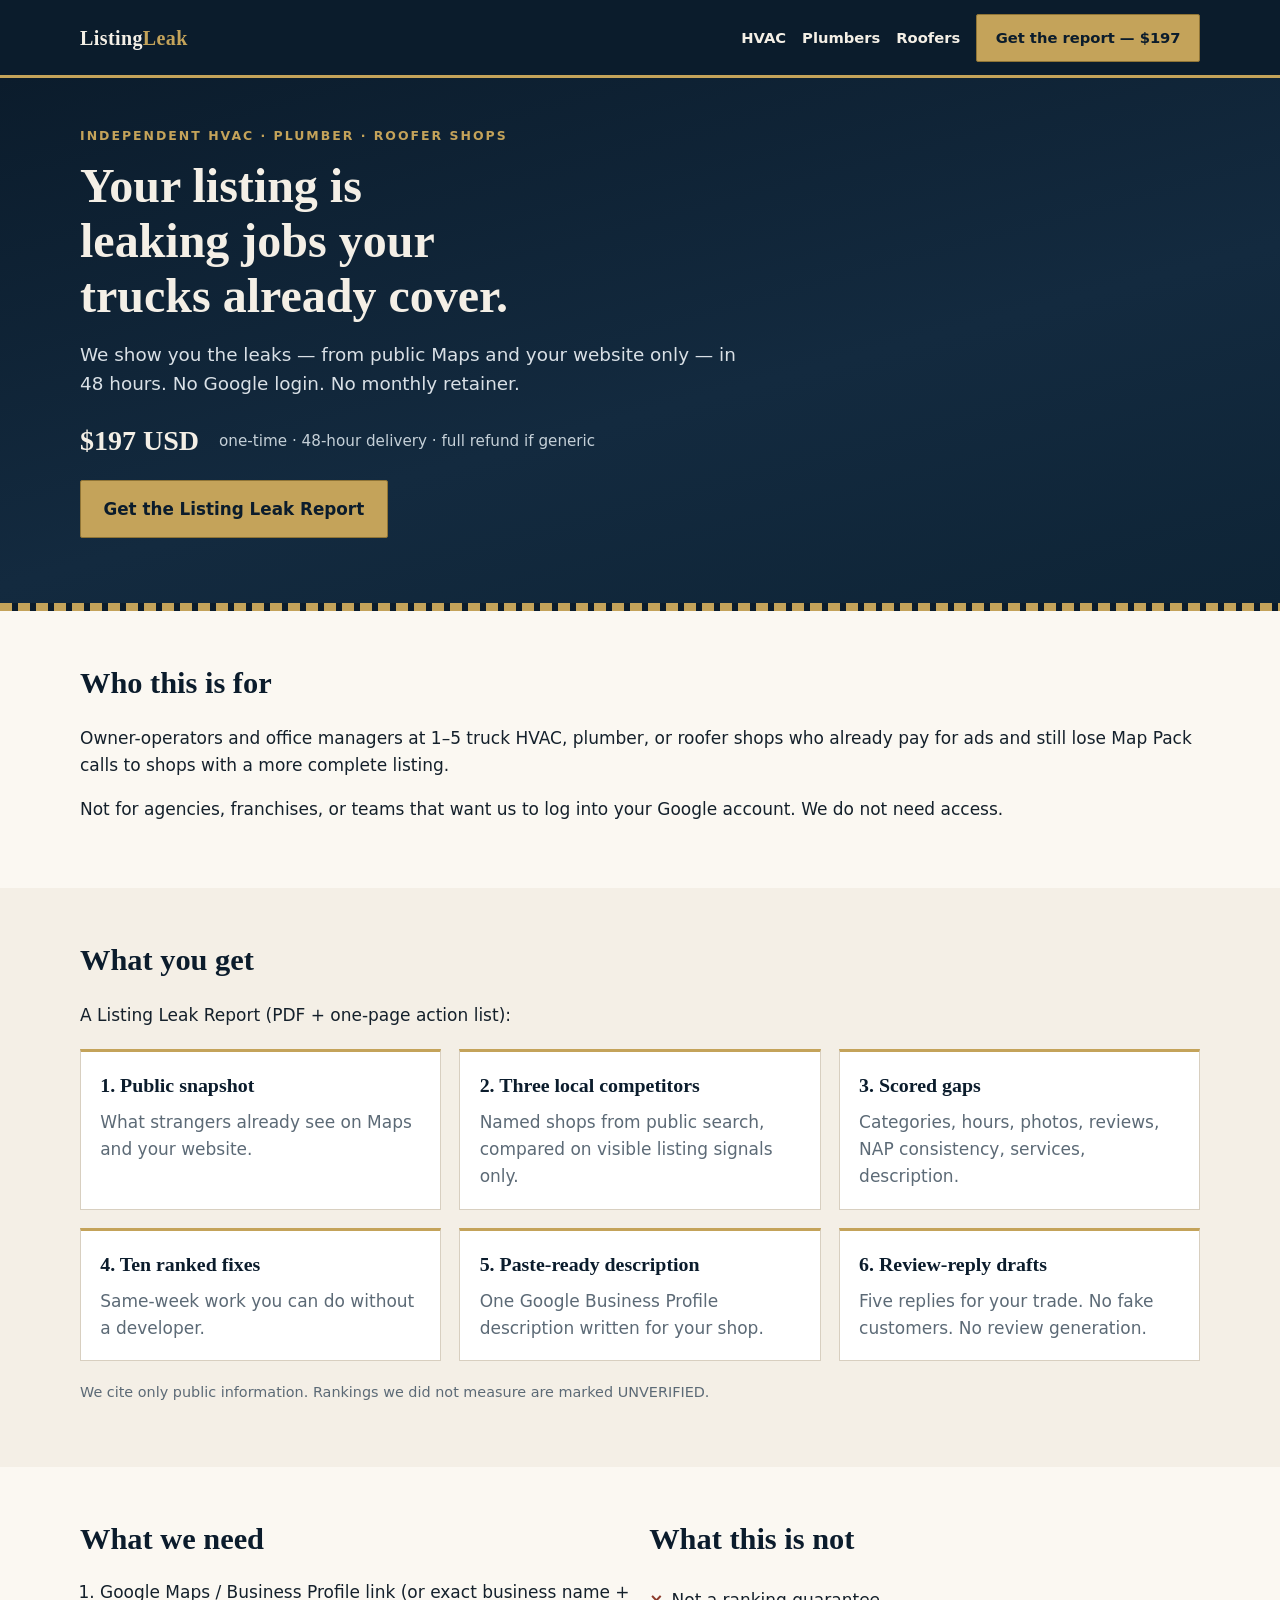
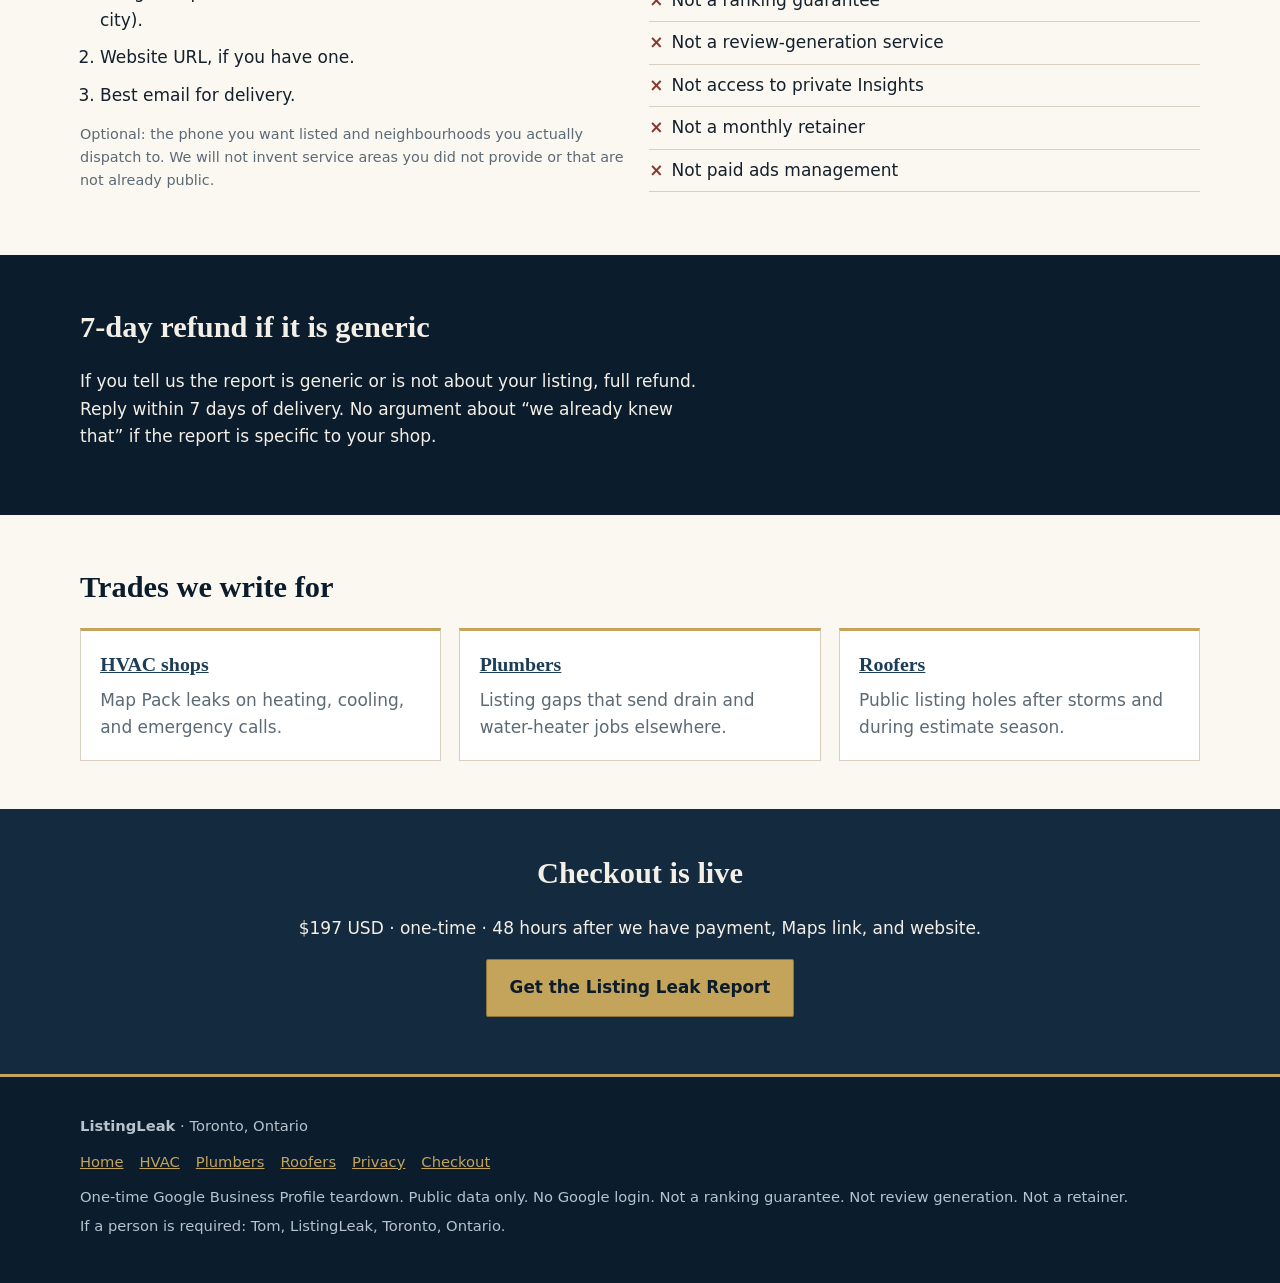
==== index.html @ cca9a711 "Initial ListingLeak public site." ====
<!DOCTYPE html>
<html lang="en">
<head>
  <meta charset="utf-8">
  <meta name="viewport" content="width=device-width, initial-scale=1">
  <title>ListingLeak — $197 Google Business Profile teardown for trades</title>
  <meta name="description" content="48-hour Google Business Profile teardown for independent HVAC, plumbing, and roofing shops. $197 USD one-time. Public data only. No Google login.">
  <link rel="stylesheet" href="styles.css">
  
</head>
<body>
  <a class="skip" href="#main">Skip to content</a>
  <header class="site-header">
    <div class="wrap">
      <a class="logo" href="index.html">Listing<span>Leak</span></a>
      <nav class="nav" aria-label="Primary">
        <a href="hvac-google-business-profile.html">HVAC</a>
        <a href="plumber-google-listing.html">Plumbers</a>
        <a href="roofer-google-listing.html">Roofers</a>
        <a class="btn" href="https://listingleak.gumroad.com/l/dgzma">Get the report — $197</a>
      </nav>
    </div>
  </header>
  <main id="main">
  <section class="hero">
    <div class="wrap">
      <p class="kicker">Independent HVAC · plumber · roofer shops</p>
      <h1>Your listing is leaking jobs your trucks already cover.</h1>
      <p class="lede">We show you the leaks — from public Maps and your website only — in 48 hours. No Google login. No monthly retainer.</p>
      <div class="price-row">
        <span class="price">$197 USD</span>
        <span class="meta-bits">one-time · 48-hour delivery · full refund if generic</span>
      </div>
      <p><a class="btn btn-lg" href="https://listingleak.gumroad.com/l/dgzma">Get the Listing Leak Report</a></p>
    </div>
  </section>
  <section>
    <div class="wrap">
      <h2>Who this is for</h2>
      <p>Owner-operators and office managers at 1–5 truck HVAC, plumber, or roofer shops who already pay for ads and still lose Map Pack calls to shops with a more complete listing.</p>
      <p>Not for agencies, franchises, or teams that want us to log into your Google account. We do not need access.</p>
    </div>
  </section>
  <section class="alt">
    <div class="wrap">
      <h2>What you get</h2>
      <p>A Listing Leak Report (PDF + one-page action list):</p>
      <div class="grid-3" style="margin-top:1.25rem">
        <article class="card"><h3>1. Public snapshot</h3><p>What strangers already see on Maps and your website.</p></article>
        <article class="card"><h3>2. Three local competitors</h3><p>Named shops from public search, compared on visible listing signals only.</p></article>
        <article class="card"><h3>3. Scored gaps</h3><p>Categories, hours, photos, reviews, NAP consistency, services, description.</p></article>
        <article class="card"><h3>4. Ten ranked fixes</h3><p>Same-week work you can do without a developer.</p></article>
        <article class="card"><h3>5. Paste-ready description</h3><p>One Google Business Profile description written for your shop.</p></article>
        <article class="card"><h3>6. Review-reply drafts</h3><p>Five replies for your trade. No fake customers. No review generation.</p></article>
      </div>
      <p class="fine" style="margin-top:1.25rem">We cite only public information. Rankings we did not measure are marked UNVERIFIED.</p>
    </div>
  </section>
  <section>
    <div class="wrap grid-2">
      <div>
        <h2>What we need</h2>
        <ol class="steps">
          <li>Google Maps / Business Profile link (or exact business name + city).</li>
          <li>Website URL, if you have one.</li>
          <li>Best email for delivery.</li>
        </ol>
        <p class="fine">Optional: the phone you want listed and neighbourhoods you actually dispatch to. We will not invent service areas you did not provide or that are not already public.</p>
      </div>
      <div>
        <h2>What this is not</h2>
        <ul class="not-list">
          <li>Not a ranking guarantee</li>
          <li>Not a review-generation service</li>
          <li>Not access to private Insights</li>
          <li>Not a monthly retainer</li>
          <li>Not paid ads management</li>
        </ul>
      </div>
    </div>
  </section>
  <section class="guarantee">
    <div class="wrap">
      <h2>7-day refund if it is generic</h2>
      <p>If you tell us the report is generic or is not about your listing, full refund. Reply within 7 days of delivery. No argument about “we already knew that” if the report is specific to your shop.</p>
    </div>
  </section>
  <section>
    <div class="wrap">
      <h2>Trades we write for</h2>
      <div class="grid-3">
        <article class="card"><h3><a href="hvac-google-business-profile.html">HVAC shops</a></h3><p>Map Pack leaks on heating, cooling, and emergency calls.</p></article>
        <article class="card"><h3><a href="plumber-google-listing.html">Plumbers</a></h3><p>Listing gaps that send drain and water-heater jobs elsewhere.</p></article>
        <article class="card"><h3><a href="roofer-google-listing.html">Roofers</a></h3><p>Public listing holes after storms and during estimate season.</p></article>
      </div>
    </div>
  </section>
  <div class="cta-band">
    <div class="wrap">
      <h2>Checkout is live</h2>
      <p>$197 USD · one-time · 48 hours after we have payment, Maps link, and website.</p>
      <p><a class="btn btn-lg" href="https://listingleak.gumroad.com/l/dgzma">Get the Listing Leak Report</a></p>
    </div>
  </div>
</main>
  <footer>
    <div class="wrap">
      <p><strong>ListingLeak</strong> · Toronto, Ontario</p>
      <nav aria-label="Footer">
        <a href="index.html">Home</a>
        <a href="hvac-google-business-profile.html">HVAC</a>
        <a href="plumber-google-listing.html">Plumbers</a>
        <a href="roofer-google-listing.html">Roofers</a>
        <a href="privacy.html">Privacy</a>
        <a href="https://listingleak.gumroad.com/l/dgzma">Checkout</a>
      </nav>
      <p>One-time Google Business Profile teardown. Public data only. No Google login. Not a ranking guarantee. Not review generation. Not a retainer.</p>
      <p>If a person is required: Tom, ListingLeak, Toronto, Ontario.</p>
    </div>
  </footer>
</body>
</html>
---- styles.css ----
/* ListingLeak — trades-serious, not generic */
:root {
  --navy: #0b1c2c;
  --navy-mid: #132a3f;
  --navy-light: #1c3d57;
  --cream: #f4efe6;
  --paper: #fbf8f2;
  --ink: #14202b;
  --muted: #5c6a76;
  --brass: #c4a35a;
  --brass-dark: #8f7436;
  --line: #d8cfc0;
  --white: #fff;
  --danger: #8b3a2a;
  --max: 70rem;
  --sans: "Source Sans 3", "Segoe UI", system-ui, sans-serif;
  --serif: "Source Serif 4", Georgia, "Times New Roman", serif;
}
*, *::before, *::after { box-sizing: border-box; }
html { scroll-behavior: smooth; }
body {
  margin: 0;
  font-family: var(--sans);
  font-size: 1.0625rem;
  line-height: 1.6;
  color: var(--ink);
  background: var(--paper);
}
a { color: var(--navy-light); }
a:hover { color: var(--brass-dark); }
.skip { position: absolute; left: -999px; }
.skip:focus { left: 0.75rem; top: 0.75rem; z-index: 20; background: var(--white); padding: 0.5rem 0.75rem; }
.wrap { width: min(100% - 2rem, var(--max)); margin-inline: auto; }
.site-header {
  background: var(--navy);
  color: var(--cream);
  border-bottom: 3px solid var(--brass);
}
.site-header .wrap {
  display: flex;
  flex-wrap: wrap;
  align-items: center;
  justify-content: space-between;
  gap: 0.75rem 1.5rem;
  padding: 0.85rem 0;
}
.logo {
  font-family: var(--serif);
  font-weight: 700;
  font-size: 1.25rem;
  color: var(--cream);
  text-decoration: none;
  letter-spacing: 0.02em;
}
.logo span { color: var(--brass); }
.nav { display: flex; flex-wrap: wrap; gap: 0.35rem 1rem; align-items: center; }
.nav a { color: var(--cream); text-decoration: none; font-size: 0.92rem; font-weight: 600; }
.nav a:hover { color: var(--brass); }
.nav .btn { color: var(--navy); }
.btn {
  display: inline-block;
  background: var(--brass);
  color: var(--navy);
  font-weight: 700;
  text-decoration: none;
  padding: 0.7rem 1.15rem;
  border-radius: 2px;
  border: 1px solid var(--brass-dark);
}
.btn:hover { background: #d4b56a; color: var(--navy); }
.btn-ghost { background: transparent; color: var(--cream); border: 1px solid var(--brass); }
.btn-ghost:hover { color: var(--brass); background: transparent; }
.btn-lg { padding: 0.9rem 1.4rem; font-size: 1.05rem; }
.hero {
  background: linear-gradient(165deg, var(--navy) 0%, var(--navy-mid) 58%, #0e2436 100%);
  color: var(--cream);
  padding: 3rem 0 3.5rem;
  position: relative;
}
.hero::after {
  content: "";
  position: absolute;
  inset: auto 0 0 0;
  height: 8px;
  background: repeating-linear-gradient(90deg, var(--brass) 0 12px, var(--navy) 12px 18px);
}
.kicker {
  font-size: 0.78rem;
  letter-spacing: 0.16em;
  text-transform: uppercase;
  color: var(--brass);
  font-weight: 700;
  margin: 0 0 0.75rem;
}
.hero h1 {
  font-family: var(--serif);
  font-size: clamp(1.85rem, 4.2vw, 3rem);
  line-height: 1.15;
  margin: 0 0 1rem;
  max-width: 18ch;
  font-weight: 650;
}
.lede { max-width: 42rem; font-size: 1.15rem; color: #d9e0e6; margin: 0 0 1.25rem; }
.price-row { display: flex; flex-wrap: wrap; gap: 0.75rem 1.25rem; align-items: center; margin: 1.25rem 0 0.5rem; }
.price { font-family: var(--serif); font-size: 1.75rem; font-weight: 700; }
.meta-bits { color: #c5d0d8; font-size: 0.95rem; }
section { padding: 3rem 0; }
.alt { background: var(--cream); }
h2 { font-family: var(--serif); font-size: clamp(1.4rem, 2.5vw, 1.9rem); margin: 0 0 1rem; color: var(--navy); }
h3 { font-family: var(--serif); margin: 0 0 0.4rem; color: var(--navy); }
.grid-3, .grid-2 { display: grid; gap: 1.15rem; }
@media (min-width: 720px) {
  .grid-3 { grid-template-columns: repeat(3, 1fr); }
  .grid-2 { grid-template-columns: 1fr 1fr; }
}
.card {
  background: var(--white);
  border: 1px solid var(--line);
  border-top: 3px solid var(--brass);
  padding: 1.15rem 1.2rem;
}
.card p { margin: 0; color: var(--muted); }
ol.steps { margin: 0; padding-left: 1.25rem; }
ol.steps li { margin-bottom: 0.65rem; }
.not-list { list-style: none; padding: 0; margin: 0; }
.not-list li {
  padding: 0.45rem 0 0.45rem 1.4rem;
  position: relative;
  border-bottom: 1px solid var(--line);
}
.not-list li::before { content: "×"; position: absolute; left: 0; color: var(--danger); font-weight: 700; }
.guarantee { background: var(--navy); color: var(--cream); }
.guarantee h2 { color: var(--cream); }
.guarantee p { max-width: 40rem; }
.cta-band { background: var(--navy-mid); color: var(--cream); text-align: center; padding: 2.5rem 0; }
.cta-band h2 { color: var(--cream); margin-bottom: 0.5rem; }
footer {
  background: var(--navy);
  color: #b7c3cd;
  padding: 2rem 0 2.5rem;
  font-size: 0.92rem;
  border-top: 3px solid var(--brass);
}
footer a { color: var(--brass); }
footer nav { margin: 0.75rem 0; display: flex; flex-wrap: wrap; gap: 0.75rem 1rem; }
footer p { margin: 0.35rem 0; }
.page-hero {
  background: var(--navy);
  color: var(--cream);
  padding: 2.25rem 0 2rem;
  border-bottom: 3px solid var(--brass);
}
.page-hero h1 {
  font-family: var(--serif);
  font-size: clamp(1.6rem, 3.5vw, 2.35rem);
  margin: 0 0 0.6rem;
  max-width: 22ch;
  line-height: 1.2;
}
.page-hero p { margin: 0; max-width: 42rem; color: #d5dde4; }
.prose p { max-width: 42rem; }
.fine { font-size: 0.9rem; color: var(--muted); }
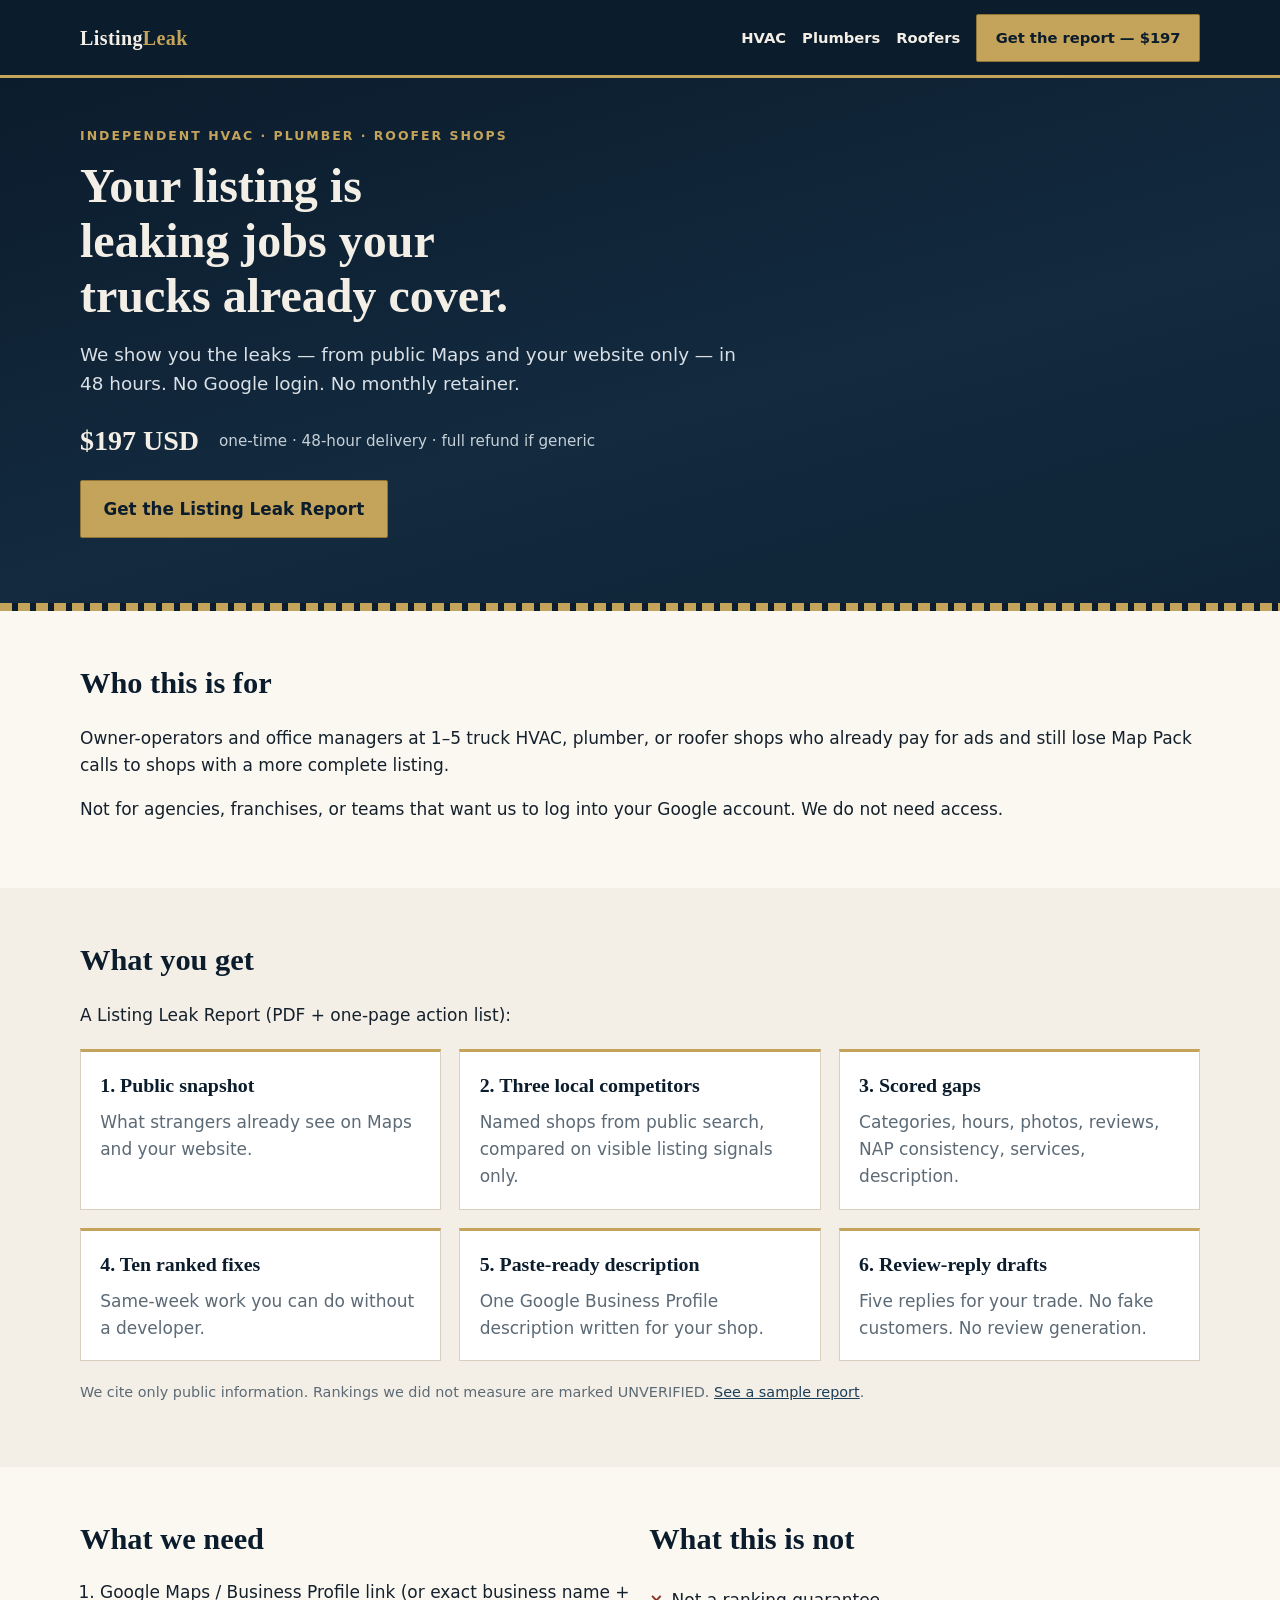
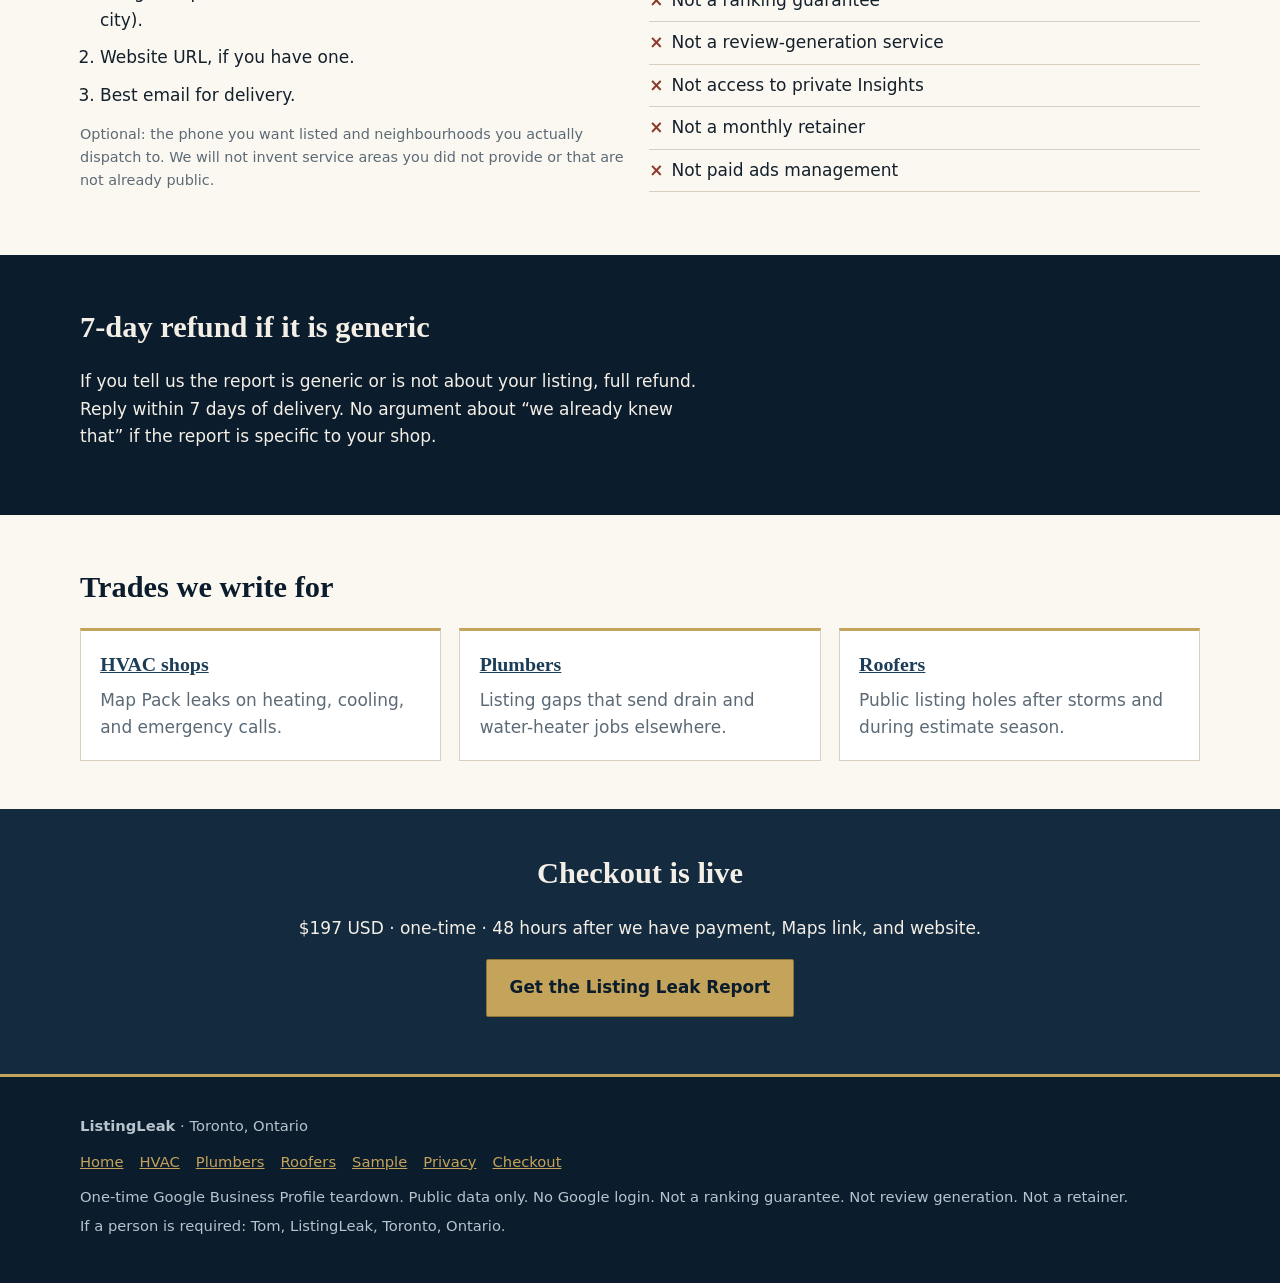
==== commit 7516e82f: "Add public sample report page" ====
--- a/index.html
+++ b/index.html
@@ -53,7 +53,7 @@
         <article class="card"><h3>5. Paste-ready description</h3><p>One Google Business Profile description written for your shop.</p></article>
         <article class="card"><h3>6. Review-reply drafts</h3><p>Five replies for your trade. No fake customers. No review generation.</p></article>
       </div>
-      <p class="fine" style="margin-top:1.25rem">We cite only public information. Rankings we did not measure are marked UNVERIFIED.</p>
+      <p class="fine" style="margin-top:1.25rem">We cite only public information. Rankings we did not measure are marked UNVERIFIED. <a href="sample.html">See a sample report</a>.</p>
     </div>
   </section>
   <section>
@@ -111,6 +111,7 @@
         <a href="hvac-google-business-profile.html">HVAC</a>
         <a href="plumber-google-listing.html">Plumbers</a>
         <a href="roofer-google-listing.html">Roofers</a>
+        <a href="sample.html">Sample</a>
         <a href="privacy.html">Privacy</a>
         <a href="https://listingleak.gumroad.com/l/dgzma">Checkout</a>
       </nav>
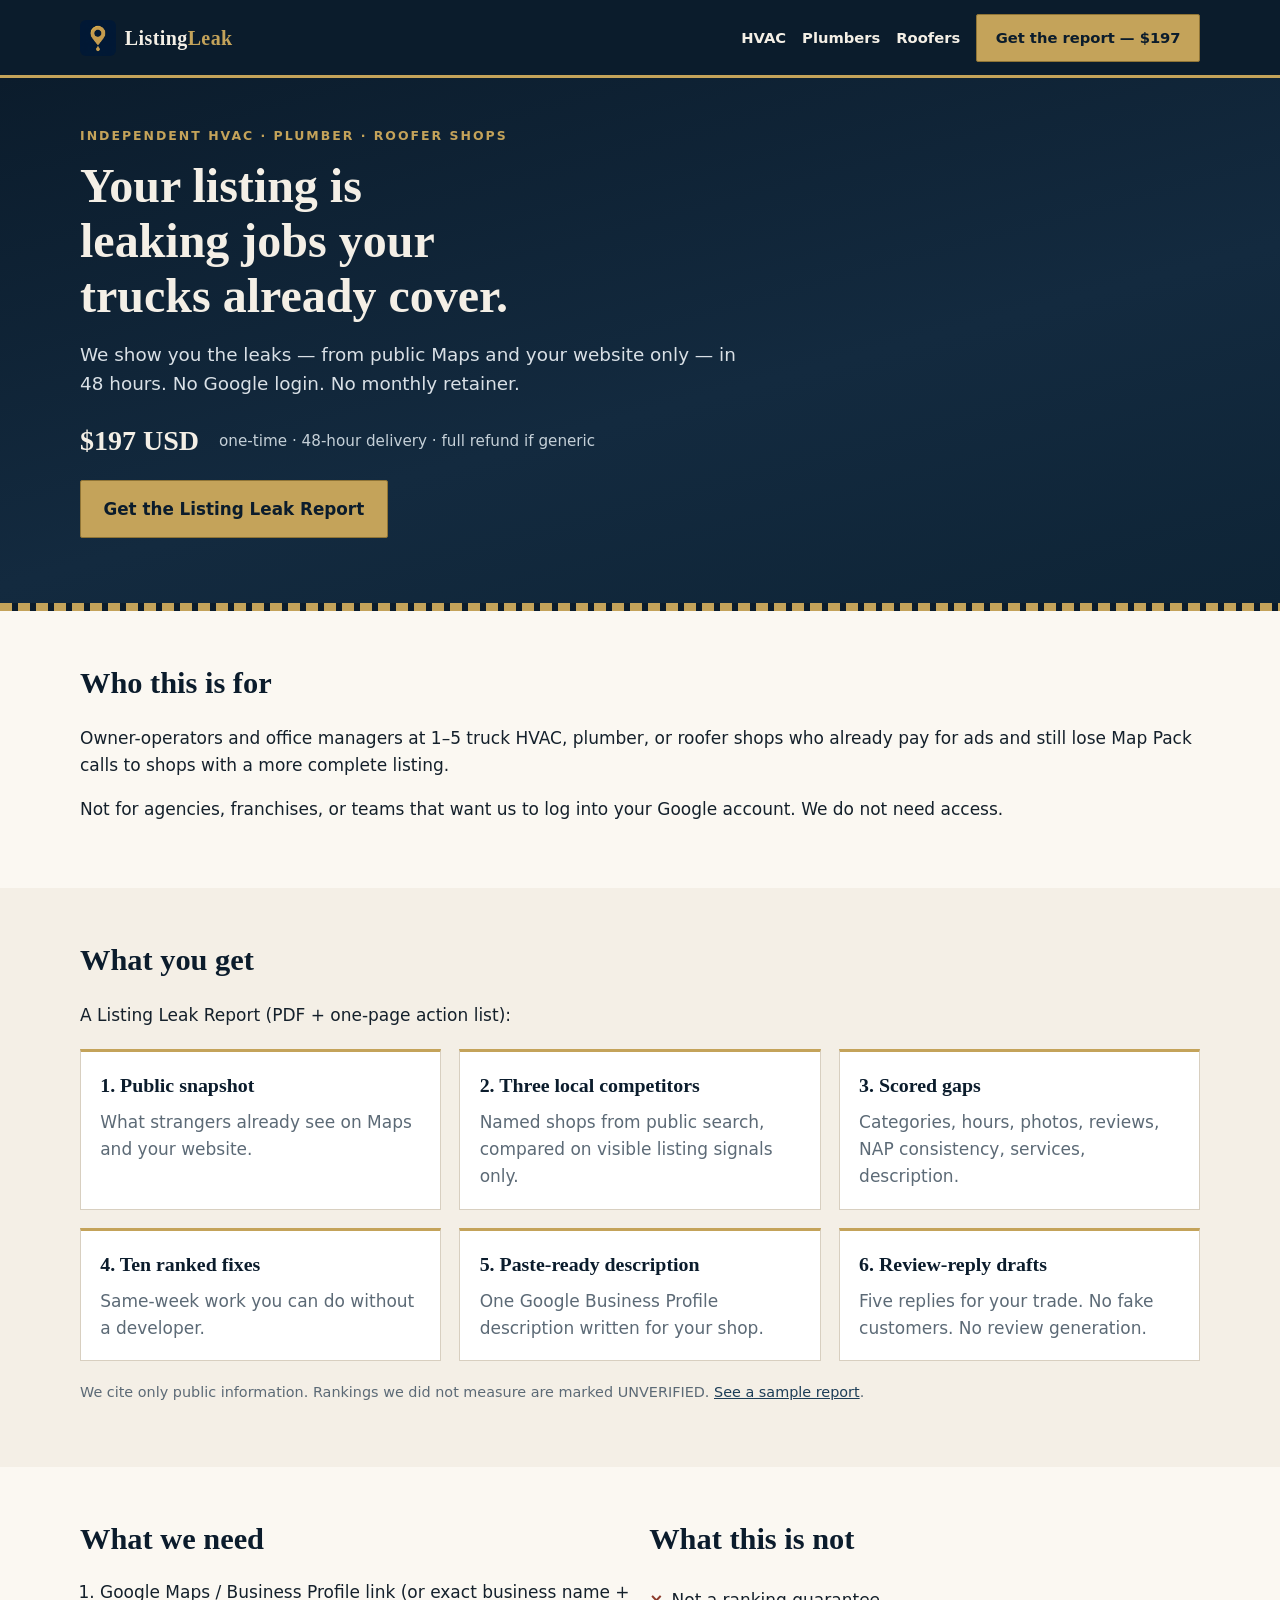
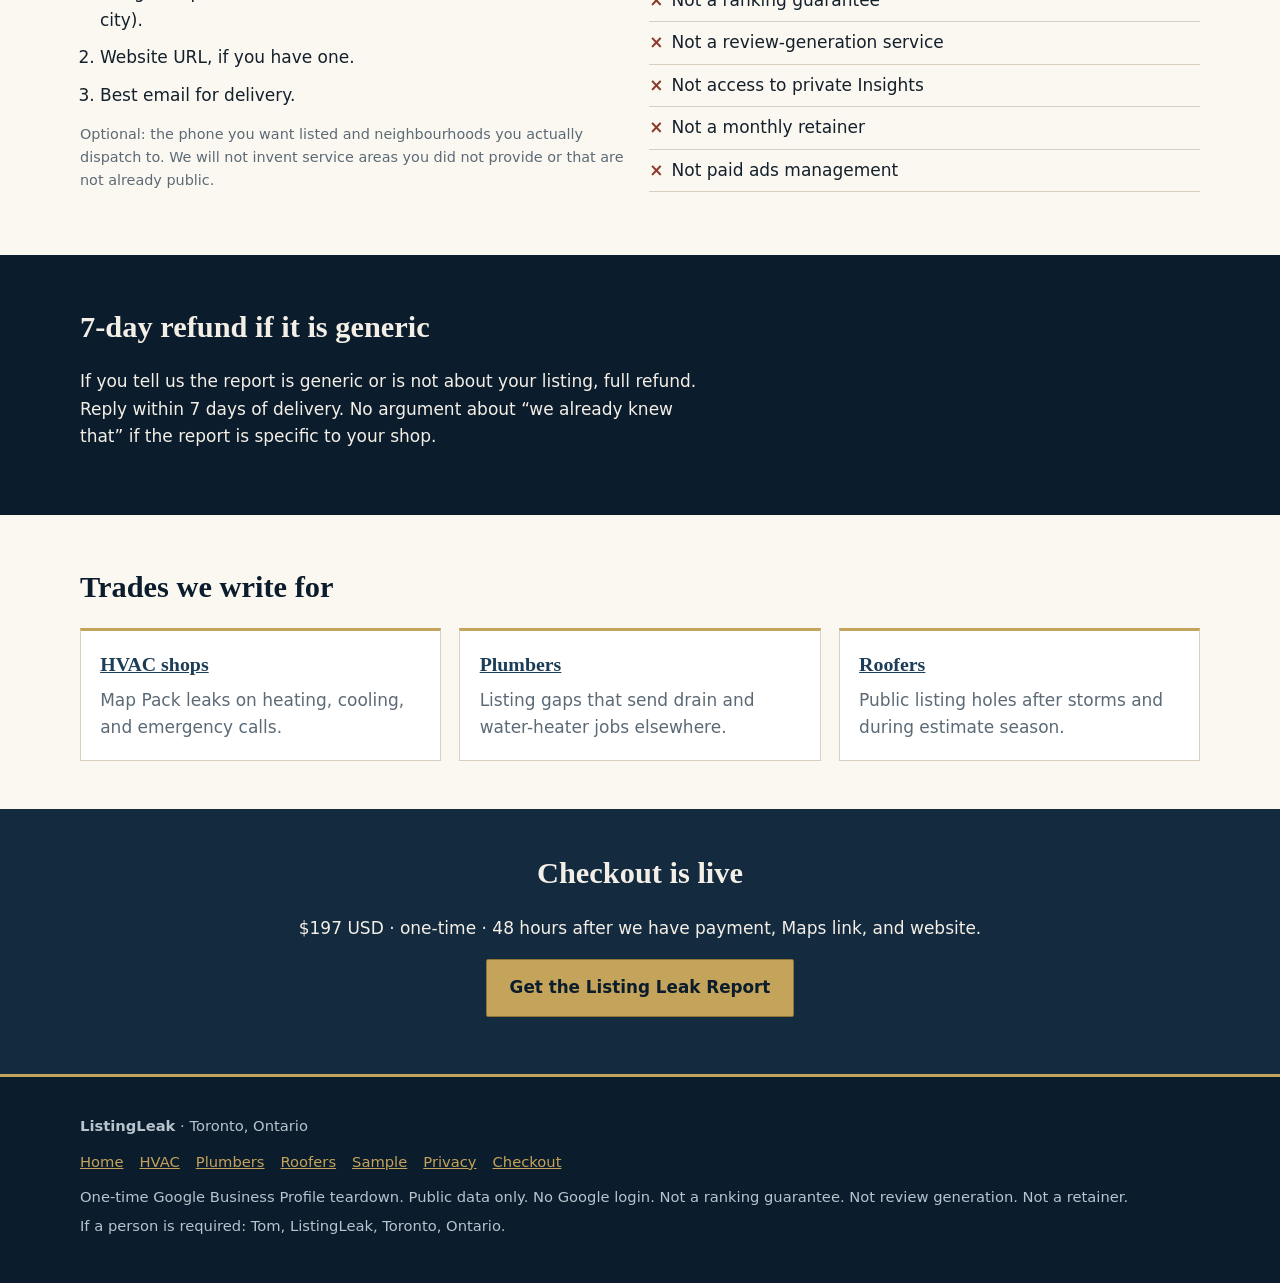
==== commit 278f317a: "Add ListingLeak mark to site header and favicon" ====
--- a/index.html
+++ b/index.html
@@ -5,6 +5,8 @@
   <meta name="viewport" content="width=device-width, initial-scale=1">
   <title>ListingLeak — $197 Google Business Profile teardown for trades</title>
   <meta name="description" content="48-hour Google Business Profile teardown for independent HVAC, plumbing, and roofing shops. $197 USD one-time. Public data only. No Google login.">
+    <link rel="icon" href="favicon.png" type="image/png">
+  <link rel="apple-touch-icon" href="logo.png">
   <link rel="stylesheet" href="styles.css">
   
 </head>
@@ -12,7 +14,7 @@
   <a class="skip" href="#main">Skip to content</a>
   <header class="site-header">
     <div class="wrap">
-      <a class="logo" href="index.html">Listing<span>Leak</span></a>
+      <a class="logo" href="index.html"><img src="logo.png" alt="" width="36" height="36"><span class="word">Listing<span>Leak</span></span></a>
       <nav class="nav" aria-label="Primary">
         <a href="hvac-google-business-profile.html">HVAC</a>
         <a href="plumber-google-listing.html">Plumbers</a>
--- a/styles.css
+++ b/styles.css
@@ -51,8 +51,13 @@
   color: var(--cream);
   text-decoration: none;
   letter-spacing: 0.02em;
+  display: inline-flex;
+  align-items: center;
+  gap: 0.55rem;
 }
-.logo span { color: var(--brass); }
+.logo img { width: 36px; height: 36px; border-radius: 6px; display: block; object-fit: cover; }
+.logo .word span, .logo span { color: var(--brass); }
+.logo .word { color: var(--cream); }
 .nav { display: flex; flex-wrap: wrap; gap: 0.35rem 1rem; align-items: center; }
 .nav a { color: var(--cream); text-decoration: none; font-size: 0.92rem; font-weight: 600; }
 .nav a:hover { color: var(--brass); }
@@ -160,3 +165,26 @@
 .page-hero p { margin: 0; max-width: 42rem; color: #d5dde4; }
 .prose p { max-width: 42rem; }
 .fine { font-size: 0.9rem; color: var(--muted); }
+.report { max-width: 52rem; }
+.report h2 { margin-top: 2.25rem; }
+.report table { width: 100%; border-collapse: collapse; font-size: 0.92rem; margin: 1rem 0 1.5rem; }
+.report th, .report td { border: 1px solid var(--line); padding: 0.55rem 0.65rem; text-align: left; vertical-align: top; }
+.report th { background: var(--navy); color: var(--cream); font-weight: 600; }
+.report tr:nth-child(even) td { background: var(--cream); }
+.report .meta { font-size: 0.92rem; color: var(--muted); }
+.report blockquote {
+  margin: 1rem 0;
+  padding: 0.9rem 1rem;
+  border-left: 4px solid var(--brass);
+  background: var(--white);
+  color: var(--ink);
+}
+.unv { color: var(--danger); font-weight: 700; }
+.desc-box {
+  white-space: pre-wrap;
+  font-family: inherit;
+  background: var(--white);
+  border: 1px solid var(--line);
+  padding: 1rem 1.1rem;
+  font-size: 0.98rem;
+}
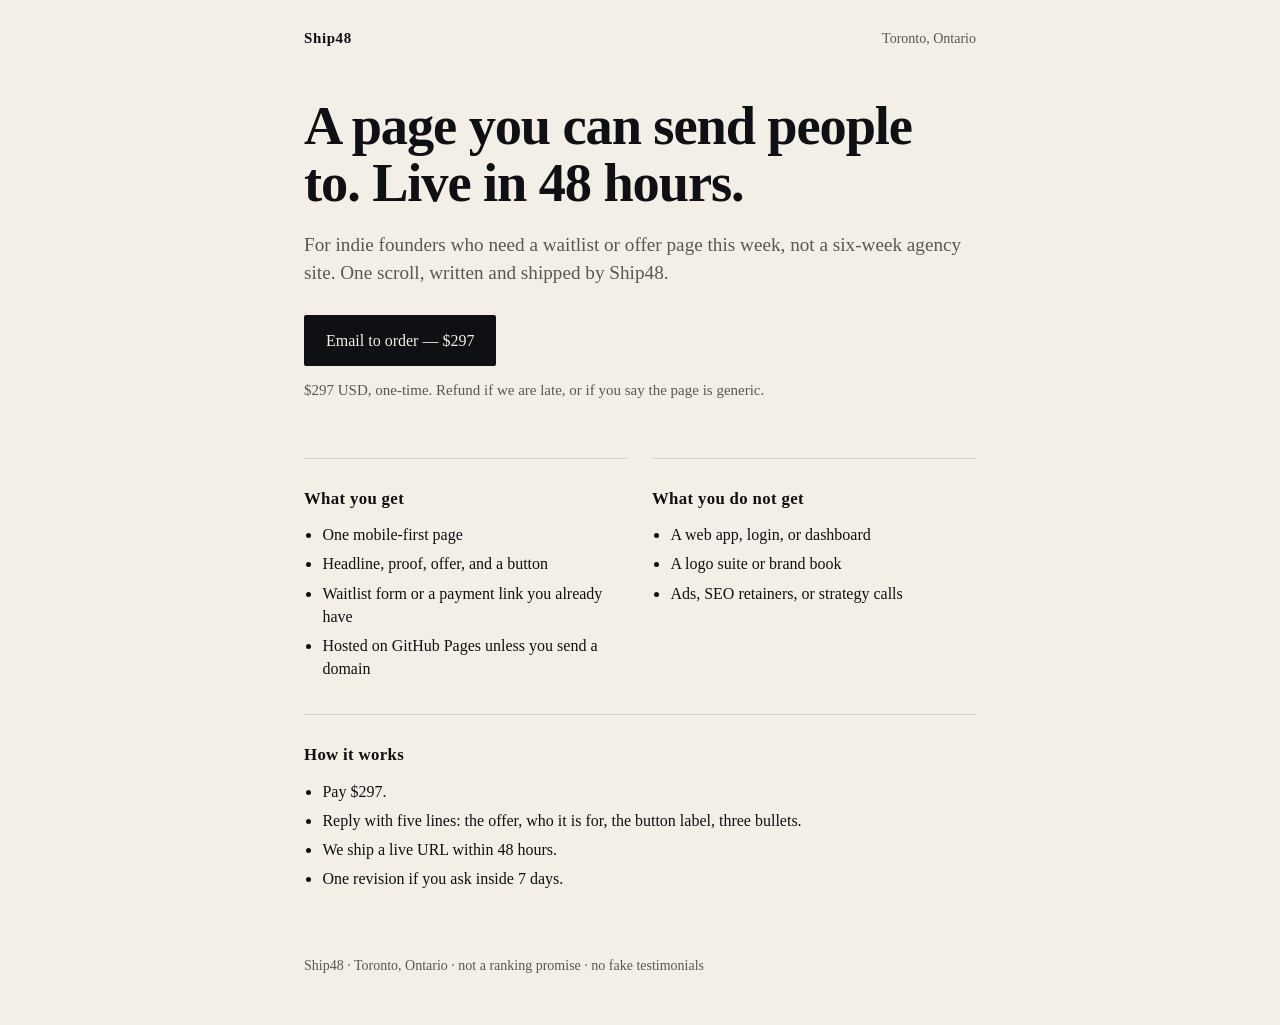
==== commit 52c44511: "Replace homepage with Ship48. ListingLeak is shut down." ====
--- a/index.html
+++ b/index.html
@@ -1,125 +1,100 @@
 <!DOCTYPE html>
 <html lang="en">
 <head>
-  <meta charset="utf-8">
-  <meta name="viewport" content="width=device-width, initial-scale=1">
-  <title>ListingLeak — $197 Google Business Profile teardown for trades</title>
-  <meta name="description" content="48-hour Google Business Profile teardown for independent HVAC, plumbing, and roofing shops. $197 USD one-time. Public data only. No Google login.">
-    <link rel="icon" href="favicon.png" type="image/png">
-  <link rel="apple-touch-icon" href="logo.png">
-  <link rel="stylesheet" href="styles.css">
-  
+  <meta charset="utf-8" />
+  <meta name="viewport" content="width=device-width, initial-scale=1" />
+  <title>Ship48 — a landing page, live in 48 hours</title>
+  <meta name="description" content="One scroll. Mobile-first. Live in 48 hours. $297. For founders who need a page to send people to this week. Operated by Ship48, Toronto." />
+  <link rel="canonical" href="https://listingleak.github.io/listingleak/" />
+  <style>
+    :root {
+      --ink: #0e1014;
+      --paper: #f4efe6;
+      --rule: #d9d0c3;
+      --accent: #c45c26;
+      --muted: #5c574e;
+    }
+    * { box-sizing: border-box; }
+    html, body { margin: 0; padding: 0; }
+    body {
+      font-family: "Iowan Old Style", "Palatino Linotype", Palatino, Georgia, serif;
+      background: var(--paper);
+      color: var(--ink);
+      line-height: 1.45;
+    }
+    a { color: inherit; }
+    header, main, footer { max-width: 720px; margin: 0 auto; padding: 0 24px; }
+    header { padding-top: 28px; display: flex; justify-content: space-between; align-items: baseline; }
+    .mark { font-weight: 700; letter-spacing: 0.04em; font-size: 15px; }
+    .city { color: var(--muted); font-size: 14px; }
+    h1 {
+      font-size: clamp(2.2rem, 6vw, 3.4rem);
+      line-height: 1.05;
+      font-weight: 700;
+      margin: 48px 0 16px;
+      letter-spacing: -0.02em;
+    }
+    .lede { font-size: 1.2rem; color: var(--muted); max-width: 38em; margin-bottom: 28px; }
+    .cta {
+      display: inline-block;
+      background: var(--ink);
+      color: var(--paper);
+      text-decoration: none;
+      padding: 14px 22px;
+      font-size: 16px;
+      border-radius: 2px;
+    }
+    .price { margin: 14px 0 56px; color: var(--muted); font-size: 15px; }
+    section { border-top: 1px solid var(--rule); padding: 28px 0; }
+    h2 { font-size: 1.05rem; margin: 0 0 12px; letter-spacing: 0.02em; }
+    ul { margin: 0; padding-left: 1.15em; }
+    li { margin: 6px 0; }
+    .grid { display: grid; grid-template-columns: 1fr 1fr; gap: 24px; }
+    @media (max-width: 640px) { .grid { grid-template-columns: 1fr; } }
+    footer { padding: 32px 24px 48px; color: var(--muted); font-size: 14px; }
+  </style>
 </head>
 <body>
-  <a class="skip" href="#main">Skip to content</a>
-  <header class="site-header">
-    <div class="wrap">
-      <a class="logo" href="index.html"><img src="logo.png" alt="" width="36" height="36"><span class="word">Listing<span>Leak</span></span></a>
-      <nav class="nav" aria-label="Primary">
-        <a href="hvac-google-business-profile.html">HVAC</a>
-        <a href="plumber-google-listing.html">Plumbers</a>
-        <a href="roofer-google-listing.html">Roofers</a>
-        <a class="btn" href="https://listingleak.gumroad.com/l/dgzma">Get the report — $197</a>
-      </nav>
+  <header>
+    <div class="mark">Ship48</div>
+    <div class="city">Toronto, Ontario</div>
+  </header>
+  <main>
+    <h1>A page you can send people to. Live in 48 hours.</h1>
+    <p class="lede">For indie founders who need a waitlist or offer page this week, not a six-week agency site. One scroll, written and shipped by Ship48.</p>
+    <a class="cta" href="mailto:listingleak@gmail.com?subject=Ship48%20order">Email to order — $297</a>
+    <p class="price">$297 USD, one-time. Refund if we are late, or if you say the page is generic.</p>
+
+    <div class="grid">
+      <section>
+        <h2>What you get</h2>
+        <ul>
+          <li>One mobile-first page</li>
+          <li>Headline, proof, offer, and a button</li>
+          <li>Waitlist form or a payment link you already have</li>
+          <li>Hosted on GitHub Pages unless you send a domain</li>
+        </ul>
+      </section>
+      <section>
+        <h2>What you do not get</h2>
+        <ul>
+          <li>A web app, login, or dashboard</li>
+          <li>A logo suite or brand book</li>
+          <li>Ads, SEO retainers, or strategy calls</li>
+        </ul>
+      </section>
     </div>
-  </header>
-  <main id="main">
-  <section class="hero">
-    <div class="wrap">
-      <p class="kicker">Independent HVAC · plumber · roofer shops</p>
-      <h1>Your listing is leaking jobs your trucks already cover.</h1>
-      <p class="lede">We show you the leaks — from public Maps and your website only — in 48 hours. No Google login. No monthly retainer.</p>
-      <div class="price-row">
-        <span class="price">$197 USD</span>
-        <span class="meta-bits">one-time · 48-hour delivery · full refund if generic</span>
-      </div>
-      <p><a class="btn btn-lg" href="https://listingleak.gumroad.com/l/dgzma">Get the Listing Leak Report</a></p>
-    </div>
-  </section>
-  <section>
-    <div class="wrap">
-      <h2>Who this is for</h2>
-      <p>Owner-operators and office managers at 1–5 truck HVAC, plumber, or roofer shops who already pay for ads and still lose Map Pack calls to shops with a more complete listing.</p>
-      <p>Not for agencies, franchises, or teams that want us to log into your Google account. We do not need access.</p>
-    </div>
-  </section>
-  <section class="alt">
-    <div class="wrap">
-      <h2>What you get</h2>
-      <p>A Listing Leak Report (PDF + one-page action list):</p>
-      <div class="grid-3" style="margin-top:1.25rem">
-        <article class="card"><h3>1. Public snapshot</h3><p>What strangers already see on Maps and your website.</p></article>
-        <article class="card"><h3>2. Three local competitors</h3><p>Named shops from public search, compared on visible listing signals only.</p></article>
-        <article class="card"><h3>3. Scored gaps</h3><p>Categories, hours, photos, reviews, NAP consistency, services, description.</p></article>
-        <article class="card"><h3>4. Ten ranked fixes</h3><p>Same-week work you can do without a developer.</p></article>
-        <article class="card"><h3>5. Paste-ready description</h3><p>One Google Business Profile description written for your shop.</p></article>
-        <article class="card"><h3>6. Review-reply drafts</h3><p>Five replies for your trade. No fake customers. No review generation.</p></article>
-      </div>
-      <p class="fine" style="margin-top:1.25rem">We cite only public information. Rankings we did not measure are marked UNVERIFIED. <a href="sample.html">See a sample report</a>.</p>
-    </div>
-  </section>
-  <section>
-    <div class="wrap grid-2">
-      <div>
-        <h2>What we need</h2>
-        <ol class="steps">
-          <li>Google Maps / Business Profile link (or exact business name + city).</li>
-          <li>Website URL, if you have one.</li>
-          <li>Best email for delivery.</li>
-        </ol>
-        <p class="fine">Optional: the phone you want listed and neighbourhoods you actually dispatch to. We will not invent service areas you did not provide or that are not already public.</p>
-      </div>
-      <div>
-        <h2>What this is not</h2>
-        <ul class="not-list">
-          <li>Not a ranking guarantee</li>
-          <li>Not a review-generation service</li>
-          <li>Not access to private Insights</li>
-          <li>Not a monthly retainer</li>
-          <li>Not paid ads management</li>
-        </ul>
-      </div>
-    </div>
-  </section>
-  <section class="guarantee">
-    <div class="wrap">
-      <h2>7-day refund if it is generic</h2>
-      <p>If you tell us the report is generic or is not about your listing, full refund. Reply within 7 days of delivery. No argument about “we already knew that” if the report is specific to your shop.</p>
-    </div>
-  </section>
-  <section>
-    <div class="wrap">
-      <h2>Trades we write for</h2>
-      <div class="grid-3">
-        <article class="card"><h3><a href="hvac-google-business-profile.html">HVAC shops</a></h3><p>Map Pack leaks on heating, cooling, and emergency calls.</p></article>
-        <article class="card"><h3><a href="plumber-google-listing.html">Plumbers</a></h3><p>Listing gaps that send drain and water-heater jobs elsewhere.</p></article>
-        <article class="card"><h3><a href="roofer-google-listing.html">Roofers</a></h3><p>Public listing holes after storms and during estimate season.</p></article>
-      </div>
-    </div>
-  </section>
-  <div class="cta-band">
-    <div class="wrap">
-      <h2>Checkout is live</h2>
-      <p>$197 USD · one-time · 48 hours after we have payment, Maps link, and website.</p>
-      <p><a class="btn btn-lg" href="https://listingleak.gumroad.com/l/dgzma">Get the Listing Leak Report</a></p>
-    </div>
-  </div>
-</main>
-  <footer>
-    <div class="wrap">
-      <p><strong>ListingLeak</strong> · Toronto, Ontario</p>
-      <nav aria-label="Footer">
-        <a href="index.html">Home</a>
-        <a href="hvac-google-business-profile.html">HVAC</a>
-        <a href="plumber-google-listing.html">Plumbers</a>
-        <a href="roofer-google-listing.html">Roofers</a>
-        <a href="sample.html">Sample</a>
-        <a href="privacy.html">Privacy</a>
-        <a href="https://listingleak.gumroad.com/l/dgzma">Checkout</a>
-      </nav>
-      <p>One-time Google Business Profile teardown. Public data only. No Google login. Not a ranking guarantee. Not review generation. Not a retainer.</p>
-      <p>If a person is required: Tom, ListingLeak, Toronto, Ontario.</p>
-    </div>
-  </footer>
+
+    <section>
+      <h2>How it works</h2>
+      <ul>
+        <li>Pay $297.</li>
+        <li>Reply with five lines: the offer, who it is for, the button label, three bullets.</li>
+        <li>We ship a live URL within 48 hours.</li>
+        <li>One revision if you ask inside 7 days.</li>
+      </ul>
+    </section>
+  </main>
+  <footer>Ship48 · Toronto, Ontario · not a ranking promise · no fake testimonials</footer>
 </body>
 </html>
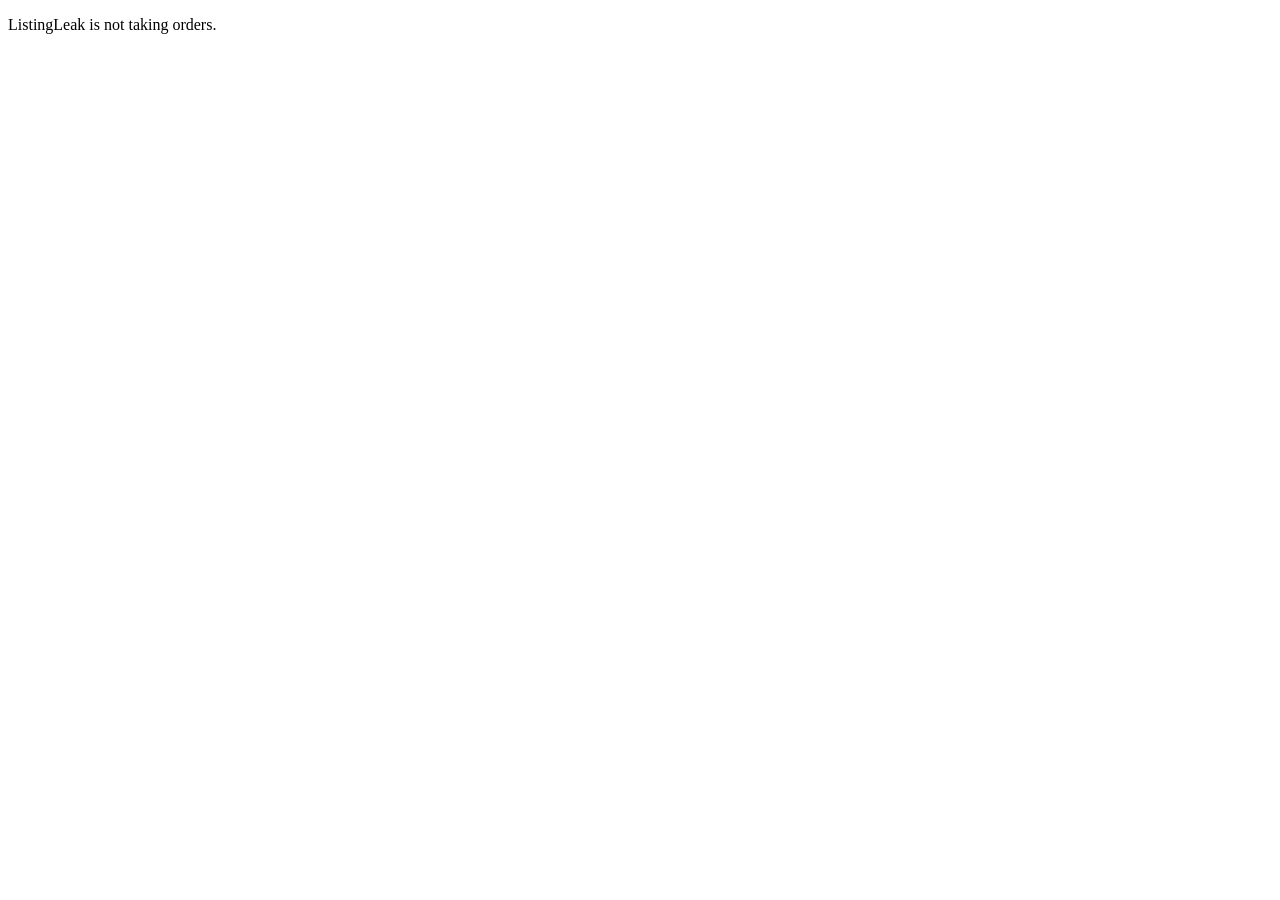
==== commit 9c7f133c: "Unpublish ListingLeak: not taking orders" ====
--- a/index.html
+++ b/index.html
@@ -1,100 +1,12 @@
 <!DOCTYPE html>
 <html lang="en">
 <head>
-  <meta charset="utf-8" />
-  <meta name="viewport" content="width=device-width, initial-scale=1" />
-  <title>Ship48 — a landing page, live in 48 hours</title>
-  <meta name="description" content="One scroll. Mobile-first. Live in 48 hours. $297. For founders who need a page to send people to this week. Operated by Ship48, Toronto." />
-  <link rel="canonical" href="https://listingleak.github.io/listingleak/" />
-  <style>
-    :root {
-      --ink: #0e1014;
-      --paper: #f4efe6;
-      --rule: #d9d0c3;
-      --accent: #c45c26;
-      --muted: #5c574e;
-    }
-    * { box-sizing: border-box; }
-    html, body { margin: 0; padding: 0; }
-    body {
-      font-family: "Iowan Old Style", "Palatino Linotype", Palatino, Georgia, serif;
-      background: var(--paper);
-      color: var(--ink);
-      line-height: 1.45;
-    }
-    a { color: inherit; }
-    header, main, footer { max-width: 720px; margin: 0 auto; padding: 0 24px; }
-    header { padding-top: 28px; display: flex; justify-content: space-between; align-items: baseline; }
-    .mark { font-weight: 700; letter-spacing: 0.04em; font-size: 15px; }
-    .city { color: var(--muted); font-size: 14px; }
-    h1 {
-      font-size: clamp(2.2rem, 6vw, 3.4rem);
-      line-height: 1.05;
-      font-weight: 700;
-      margin: 48px 0 16px;
-      letter-spacing: -0.02em;
-    }
-    .lede { font-size: 1.2rem; color: var(--muted); max-width: 38em; margin-bottom: 28px; }
-    .cta {
-      display: inline-block;
-      background: var(--ink);
-      color: var(--paper);
-      text-decoration: none;
-      padding: 14px 22px;
-      font-size: 16px;
-      border-radius: 2px;
-    }
-    .price { margin: 14px 0 56px; color: var(--muted); font-size: 15px; }
-    section { border-top: 1px solid var(--rule); padding: 28px 0; }
-    h2 { font-size: 1.05rem; margin: 0 0 12px; letter-spacing: 0.02em; }
-    ul { margin: 0; padding-left: 1.15em; }
-    li { margin: 6px 0; }
-    .grid { display: grid; grid-template-columns: 1fr 1fr; gap: 24px; }
-    @media (max-width: 640px) { .grid { grid-template-columns: 1fr; } }
-    footer { padding: 32px 24px 48px; color: var(--muted); font-size: 14px; }
-  </style>
+  <meta charset="utf-8">
+  <meta name="viewport" content="width=device-width, initial-scale=1">
+  <meta name="robots" content="noindex">
+  <title>ListingLeak is not taking orders</title>
 </head>
 <body>
-  <header>
-    <div class="mark">Ship48</div>
-    <div class="city">Toronto, Ontario</div>
-  </header>
-  <main>
-    <h1>A page you can send people to. Live in 48 hours.</h1>
-    <p class="lede">For indie founders who need a waitlist or offer page this week, not a six-week agency site. One scroll, written and shipped by Ship48.</p>
-    <a class="cta" href="mailto:listingleak@gmail.com?subject=Ship48%20order">Email to order — $297</a>
-    <p class="price">$297 USD, one-time. Refund if we are late, or if you say the page is generic.</p>
-
-    <div class="grid">
-      <section>
-        <h2>What you get</h2>
-        <ul>
-          <li>One mobile-first page</li>
-          <li>Headline, proof, offer, and a button</li>
-          <li>Waitlist form or a payment link you already have</li>
-          <li>Hosted on GitHub Pages unless you send a domain</li>
-        </ul>
-      </section>
-      <section>
-        <h2>What you do not get</h2>
-        <ul>
-          <li>A web app, login, or dashboard</li>
-          <li>A logo suite or brand book</li>
-          <li>Ads, SEO retainers, or strategy calls</li>
-        </ul>
-      </section>
-    </div>
-
-    <section>
-      <h2>How it works</h2>
-      <ul>
-        <li>Pay $297.</li>
-        <li>Reply with five lines: the offer, who it is for, the button label, three bullets.</li>
-        <li>We ship a live URL within 48 hours.</li>
-        <li>One revision if you ask inside 7 days.</li>
-      </ul>
-    </section>
-  </main>
-  <footer>Ship48 · Toronto, Ontario · not a ranking promise · no fake testimonials</footer>
+  <p>ListingLeak is not taking orders.</p>
 </body>
 </html>
